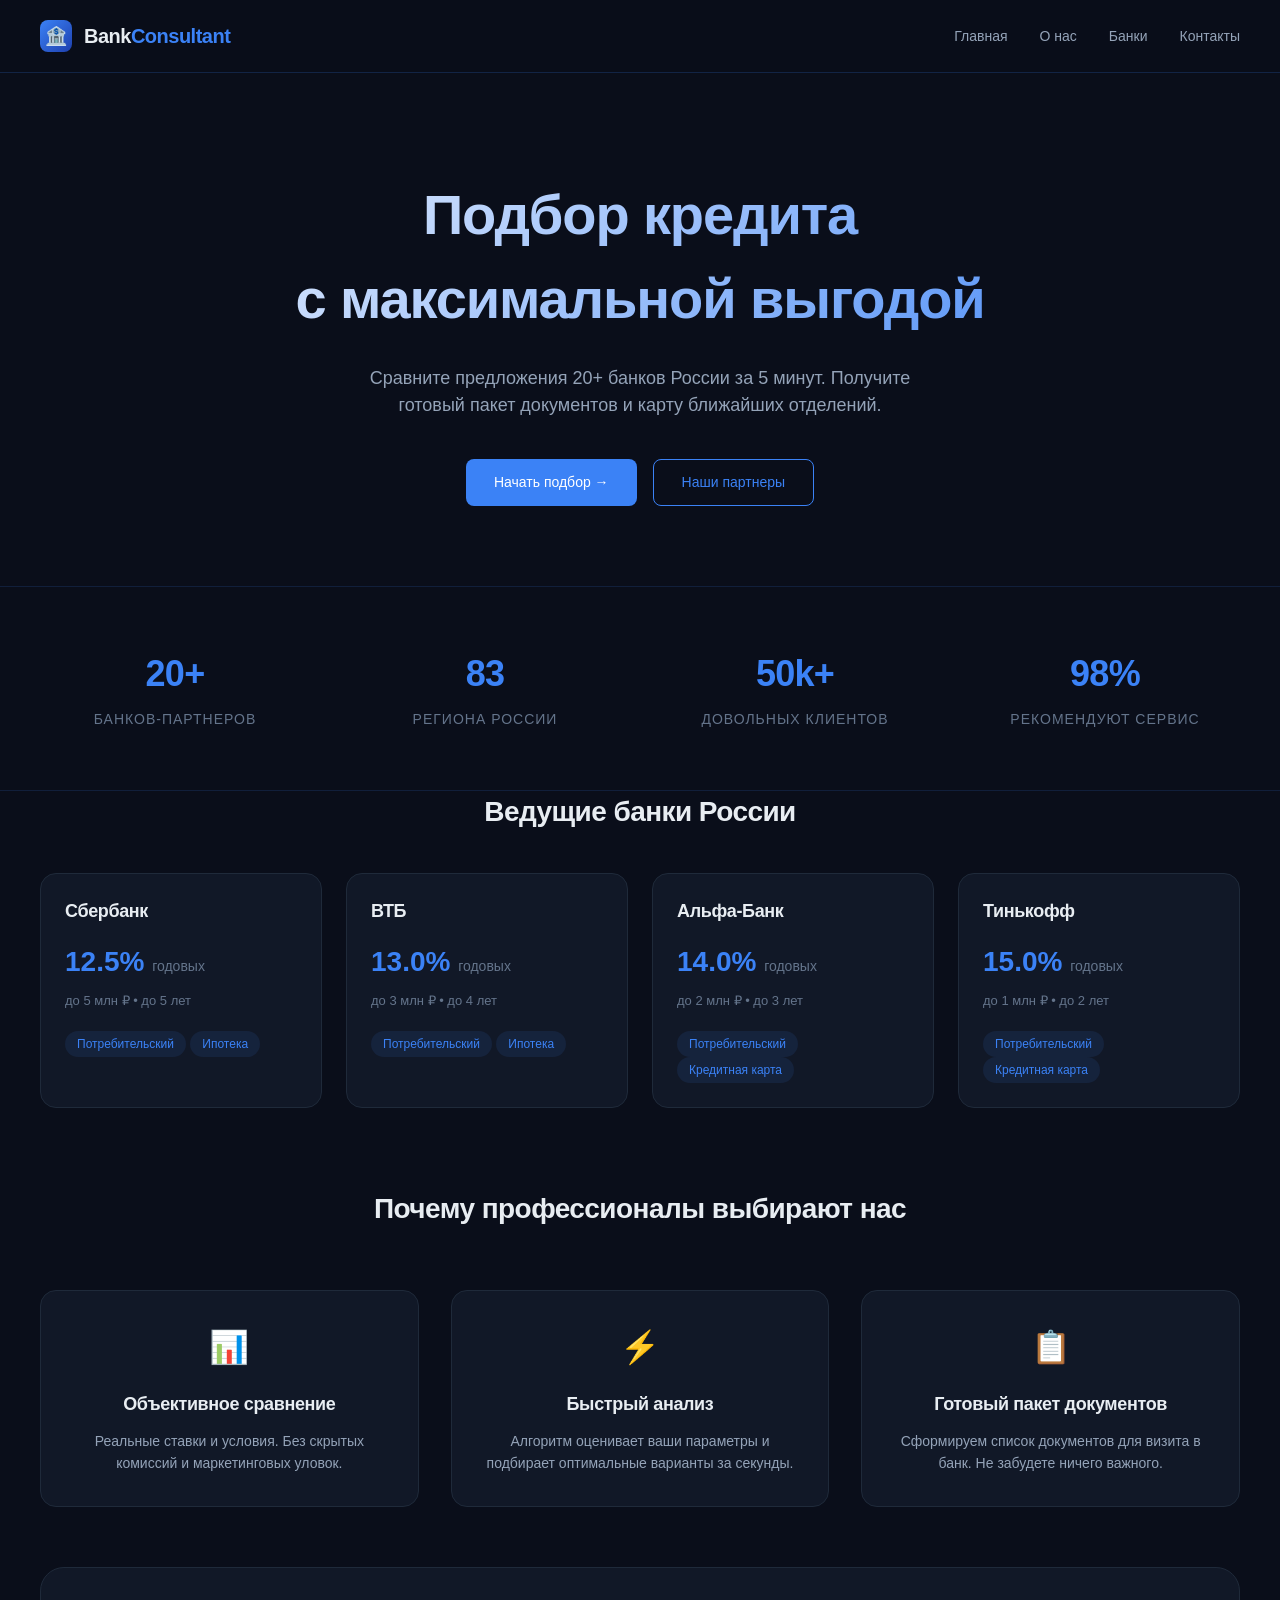
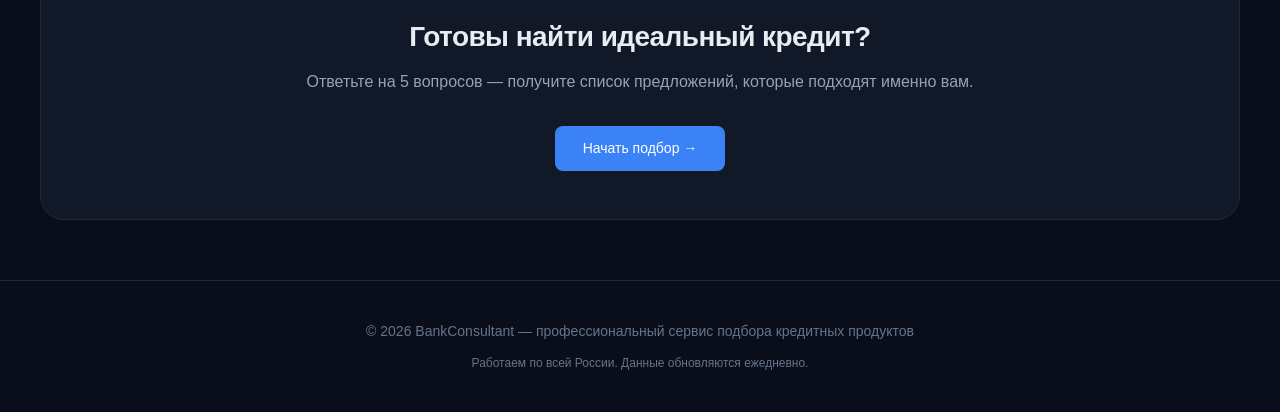
==== src/main/resources/templates/index.html @ 3cc9ad0b "Initial commit" ====
<!DOCTYPE html>
<html lang="ru">
<head>
    <meta charset="UTF-8">
    <meta name="viewport" content="width=device-width, initial-scale=1.0">
    <title>Банковский консультант | Профессиональный подбор кредитов</title>
    <style>
        /* Reset */
        * {
            margin: 0;
            padding: 0;
            box-sizing: border-box;
        }

        body {
            font-family: 'Inter', -apple-system, BlinkMacSystemFont, 'Segoe UI', Roboto, sans-serif;
            background: #0a0e1a;
            color: #e8edf2;
            line-height: 1.5;
        }

        /* Typography */
        h1, h2, h3, h4 {
            font-weight: 600;
            letter-spacing: -0.02em;
        }

        /* Container */
        .container {
            max-width: 1280px;
            margin: 0 auto;
            padding: 0 40px;
        }

        /* Header */
        .header {
            background: #0a0e1a;
            border-bottom: 1px solid rgba(59, 130, 246, 0.2);
            position: sticky;
            top: 0;
            z-index: 100;
            backdrop-filter: blur(10px);
            background: rgba(10, 14, 26, 0.95);
        }

        .header-content {
            display: flex;
            justify-content: space-between;
            align-items: center;
            padding: 20px 0;
        }

        .logo {
            display: flex;
            align-items: center;
            gap: 12px;
        }

        .logo-icon {
            width: 32px;
            height: 32px;
            background: linear-gradient(135deg, #3b82f6, #1e40af);
            border-radius: 8px;
            display: flex;
            align-items: center;
            justify-content: center;
            font-weight: bold;
            font-size: 18px;
        }

        .logo-text {
            font-size: 20px;
            font-weight: 600;
            letter-spacing: -0.5px;
        }

        .logo-text span {
            color: #3b82f6;
        }

        .nav-links {
            display: flex;
            gap: 32px;
        }

        .nav-links a {
            color: #94a3b8;
            text-decoration: none;
            font-size: 14px;
            font-weight: 500;
            transition: color 0.2s;
        }

        .nav-links a:hover {
            color: #3b82f6;
        }

        /* Hero Section */
        .hero {
            padding: 100px 0 80px;
            text-align: center;
            border-bottom: 1px solid rgba(59, 130, 246, 0.15);
        }

        .hero h1 {
            font-size: 56px;
            font-weight: 700;
            margin-bottom: 24px;
            background: linear-gradient(135deg, #fff, #3b82f6);
            -webkit-background-clip: text;
            -webkit-text-fill-color: transparent;
            background-clip: text;
        }

        .hero p {
            font-size: 18px;
            color: #94a3b8;
            max-width: 600px;
            margin: 0 auto 40px;
        }

        /* Buttons */
        .btn-group {
            display: flex;
            gap: 16px;
            justify-content: center;
        }

        .btn {
            padding: 12px 28px;
            border-radius: 8px;
            font-weight: 500;
            font-size: 14px;
            text-decoration: none;
            transition: all 0.2s;
            cursor: pointer;
            border: none;
            display: inline-flex;
            align-items: center;
            gap: 8px;
        }

        .btn-primary {
            background: #3b82f6;
            color: white;
        }

        .btn-primary:hover {
            background: #2563eb;
            transform: translateY(-1px);
        }

        .btn-outline {
            background: transparent;
            border: 1px solid #3b82f6;
            color: #3b82f6;
        }

        .btn-outline:hover {
            background: rgba(59, 130, 246, 0.1);
        }

        /* Stats Section */
        .stats {
            padding: 60px 0;
            border-bottom: 1px solid rgba(59, 130, 246, 0.15);
        }

        .stats-grid {
            display: grid;
            grid-template-columns: repeat(4, 1fr);
            gap: 40px;
            text-align: center;
        }

        .stat-item h3 {
            font-size: 36px;
            font-weight: 700;
            color: #3b82f6;
            margin-bottom: 8px;
        }

        .stat-item p {
            font-size: 14px;
            color: #64748b;
            text-transform: uppercase;
            letter-spacing: 1px;
        }

        /* Section Title */
        .section-title {
            font-size: 28px;
            margin-bottom: 40px;
            text-align: center;
        }

        /* Banks Grid */
        .banks-grid {
            display: grid;
            grid-template-columns: repeat(4, 1fr);
            gap: 24px;
            margin-bottom: 80px;
        }

        .bank-card {
            background: #111827;
            border: 1px solid #1f2a3a;
            border-radius: 16px;
            padding: 24px;
            transition: all 0.2s;
        }

        .bank-card:hover {
            border-color: #3b82f6;
            transform: translateY(-2px);
        }

        .bank-card h3 {
            font-size: 18px;
            margin-bottom: 12px;
        }

        .bank-card .rate {
            font-size: 28px;
            font-weight: 700;
            color: #3b82f6;
            margin: 16px 0 8px;
        }

        .bank-card .rate small {
            font-size: 14px;
            font-weight: 400;
            color: #64748b;
        }

        .bank-card .details {
            font-size: 13px;
            color: #64748b;
            margin-bottom: 20px;
        }

        .badge {
            display: inline-block;
            padding: 4px 12px;
            background: rgba(59, 130, 246, 0.1);
            border-radius: 20px;
            font-size: 12px;
            color: #3b82f6;
        }

        /* Features */
        .features-grid {
            display: grid;
            grid-template-columns: repeat(3, 1fr);
            gap: 32px;
            margin: 60px 0;
        }

        .feature {
            background: #111827;
            border: 1px solid #1f2a3a;
            border-radius: 16px;
            padding: 32px;
            text-align: center;
        }

        .feature-icon {
            font-size: 32px;
            margin-bottom: 20px;
        }

        .feature h4 {
            font-size: 18px;
            margin-bottom: 12px;
        }

        .feature p {
            font-size: 14px;
            color: #94a3b8;
            line-height: 1.6;
        }

        /* CTA Section */
        .cta {
            background: #111827;
            border: 1px solid #1f2a3a;
            border-radius: 24px;
            padding: 48px;
            text-align: center;
            margin: 60px 0;
        }

        .cta h2 {
            font-size: 28px;
            margin-bottom: 12px;
        }

        .cta p {
            color: #94a3b8;
            margin-bottom: 32px;
        }

        /* Footer */
        .footer {
            border-top: 1px solid #1f2a3a;
            padding: 40px 0;
            text-align: center;
            color: #64748b;
            font-size: 14px;
        }

        /* Responsive */
        @media (max-width: 1024px) {
            .banks-grid, .stats-grid {
                grid-template-columns: repeat(2, 1fr);
            }
            .features-grid {
                grid-template-columns: 1fr;
            }
        }

        @media (max-width: 768px) {
            .container {
                padding: 0 20px;
            }
            .hero h1 {
                font-size: 36px;
            }
            .banks-grid, .stats-grid {
                grid-template-columns: 1fr;
            }
            .header-content {
                flex-direction: column;
                gap: 16px;
            }
        }
    </style>
</head>
<body>
<!-- Header -->
<header class="header">
    <div class="container">
        <div class="header-content">
            <div class="logo">
                <div class="logo-icon">🏦</div>
                <div class="logo-text">Bank<span>Consultant</span></div>
            </div>
            <div class="nav-links">
                <a href="#">Главная</a>
                <a href="#">О нас</a>
                <a href="#">Банки</a>
                <a href="#">Контакты</a>
            </div>
        </div>
    </div>
</header>

<!-- Hero -->
<section class="hero">
    <div class="container">
        <h1>Подбор кредита<br>с максимальной выгодой</h1>
        <p>Сравните предложения 20+ банков России за 5 минут. Получите готовый пакет документов и карту ближайших отделений.</p>
        <div class="btn-group">
            <a href="/start" class="btn btn-primary">Начать подбор →</a>
            <a href="#banks" class="btn btn-outline">Наши партнеры</a>
        </div>
    </div>
</section>

<!-- Stats -->
<section class="stats">
    <div class="container">
        <div class="stats-grid">
            <div class="stat-item">
                <h3>20+</h3>
                <p>Банков-партнеров</p>
            </div>
            <div class="stat-item">
                <h3>83</h3>
                <p>Региона России</p>
            </div>
            <div class="stat-item">
                <h3>50k+</h3>
                <p>Довольных клиентов</p>
            </div>
            <div class="stat-item">
                <h3>98%</h3>
                <p>Рекомендуют сервис</p>
            </div>
        </div>
    </div>
</section>

<!-- Banks -->
<div class="container" id="banks">
    <h2 class="section-title">Ведущие банки России</h2>
    <div class="banks-grid">
        <div class="bank-card">
            <h3>Сбербанк</h3>
            <div class="rate">12.5% <small>годовых</small></div>
            <div class="details">до 5 млн ₽ • до 5 лет</div>
            <span class="badge">Потребительский</span>
            <span class="badge">Ипотека</span>
        </div>
        <div class="bank-card">
            <h3>ВТБ</h3>
            <div class="rate">13.0% <small>годовых</small></div>
            <div class="details">до 3 млн ₽ • до 4 лет</div>
            <span class="badge">Потребительский</span>
            <span class="badge">Ипотека</span>
        </div>
        <div class="bank-card">
            <h3>Альфа-Банк</h3>
            <div class="rate">14.0% <small>годовых</small></div>
            <div class="details">до 2 млн ₽ • до 3 лет</div>
            <span class="badge">Потребительский</span>
            <span class="badge">Кредитная карта</span>
        </div>
        <div class="bank-card">
            <h3>Тинькофф</h3>
            <div class="rate">15.0% <small>годовых</small></div>
            <div class="details">до 1 млн ₽ • до 2 лет</div>
            <span class="badge">Потребительский</span>
            <span class="badge">Кредитная карта</span>
        </div>
    </div>
</div>

<!-- Features -->
<div class="container">
    <h2 class="section-title">Почему профессионалы выбирают нас</h2>
    <div class="features-grid">
        <div class="feature">
            <div class="feature-icon">📊</div>
            <h4>Объективное сравнение</h4>
            <p>Реальные ставки и условия. Без скрытых комиссий и маркетинговых уловок.</p>
        </div>
        <div class="feature">
            <div class="feature-icon">⚡</div>
            <h4>Быстрый анализ</h4>
            <p>Алгоритм оценивает ваши параметры и подбирает оптимальные варианты за секунды.</p>
        </div>
        <div class="feature">
            <div class="feature-icon">📋</div>
            <h4>Готовый пакет документов</h4>
            <p>Сформируем список документов для визита в банк. Не забудете ничего важного.</p>
        </div>
    </div>
</div>

<!-- CTA -->
<div class="container">
    <div class="cta">
        <h2>Готовы найти идеальный кредит?</h2>
        <p>Ответьте на 5 вопросов — получите список предложений, которые подходят именно вам.</p>
        <a href="/start" class="btn btn-primary">Начать подбор →</a>
    </div>
</div>

<!-- Footer -->
<footer class="footer">
    <div class="container">
        <p>© 2026 BankConsultant — профессиональный сервис подбора кредитных продуктов</p>
        <p style="margin-top: 12px; font-size: 12px;">Работаем по всей России. Данные обновляются ежедневно.</p>
    </div>
</footer>
</body>
</html>
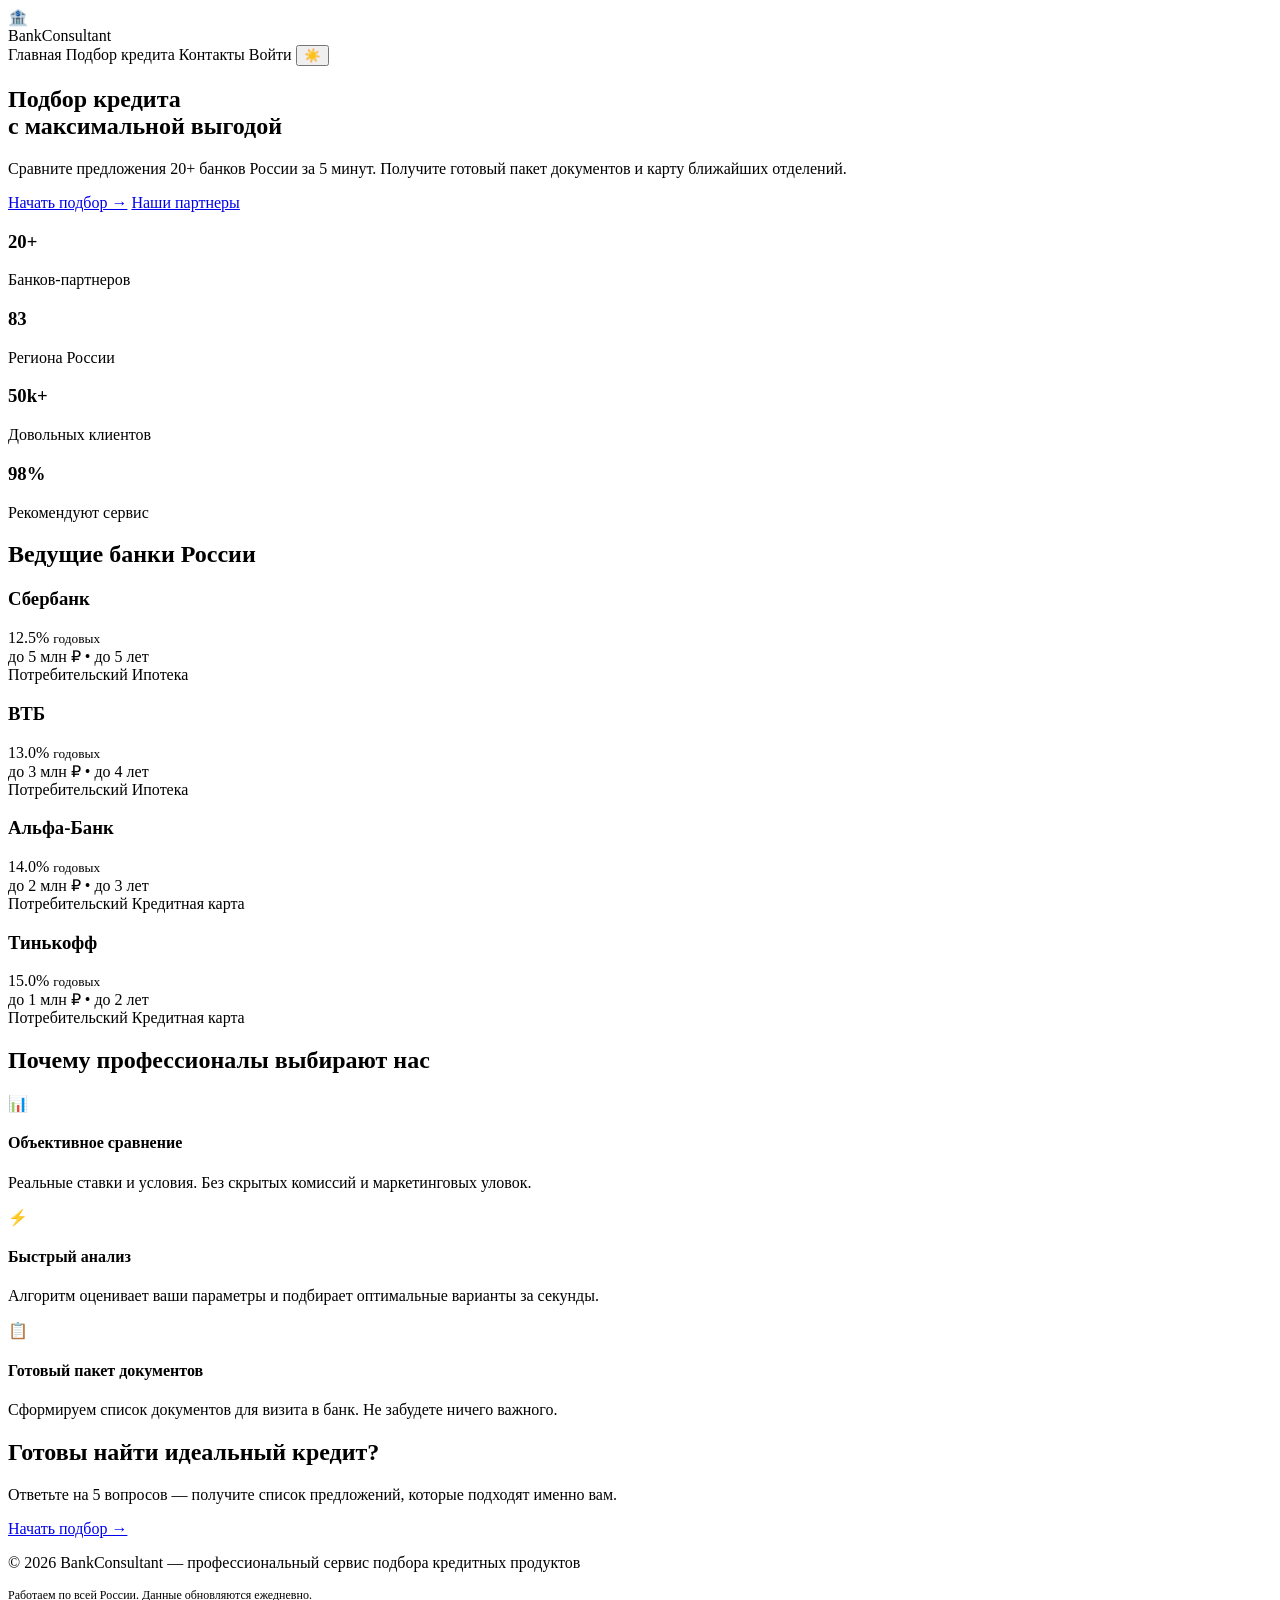
==== commit 03babb02: "feat: полный рефакторинг фронтенда + генерация PDF Основные изменения:  1. Модульная CSS-архитектура" ====
--- a/src/main/resources/templates/index.html
+++ b/src/main/resources/templates/index.html
@@ -4,337 +4,9 @@
     <meta charset="UTF-8">
     <meta name="viewport" content="width=device-width, initial-scale=1.0">
     <title>Банковский консультант | Профессиональный подбор кредитов</title>
-    <style>
-        /* Reset */
-        * {
-            margin: 0;
-            padding: 0;
-            box-sizing: border-box;
-        }
-
-        body {
-            font-family: 'Inter', -apple-system, BlinkMacSystemFont, 'Segoe UI', Roboto, sans-serif;
-            background: #0a0e1a;
-            color: #e8edf2;
-            line-height: 1.5;
-        }
-
-        /* Typography */
-        h1, h2, h3, h4 {
-            font-weight: 600;
-            letter-spacing: -0.02em;
-        }
-
-        /* Container */
-        .container {
-            max-width: 1280px;
-            margin: 0 auto;
-            padding: 0 40px;
-        }
-
-        /* Header */
-        .header {
-            background: #0a0e1a;
-            border-bottom: 1px solid rgba(59, 130, 246, 0.2);
-            position: sticky;
-            top: 0;
-            z-index: 100;
-            backdrop-filter: blur(10px);
-            background: rgba(10, 14, 26, 0.95);
-        }
-
-        .header-content {
-            display: flex;
-            justify-content: space-between;
-            align-items: center;
-            padding: 20px 0;
-        }
-
-        .logo {
-            display: flex;
-            align-items: center;
-            gap: 12px;
-        }
-
-        .logo-icon {
-            width: 32px;
-            height: 32px;
-            background: linear-gradient(135deg, #3b82f6, #1e40af);
-            border-radius: 8px;
-            display: flex;
-            align-items: center;
-            justify-content: center;
-            font-weight: bold;
-            font-size: 18px;
-        }
-
-        .logo-text {
-            font-size: 20px;
-            font-weight: 600;
-            letter-spacing: -0.5px;
-        }
-
-        .logo-text span {
-            color: #3b82f6;
-        }
-
-        .nav-links {
-            display: flex;
-            gap: 32px;
-        }
-
-        .nav-links a {
-            color: #94a3b8;
-            text-decoration: none;
-            font-size: 14px;
-            font-weight: 500;
-            transition: color 0.2s;
-        }
-
-        .nav-links a:hover {
-            color: #3b82f6;
-        }
-
-        /* Hero Section */
-        .hero {
-            padding: 100px 0 80px;
-            text-align: center;
-            border-bottom: 1px solid rgba(59, 130, 246, 0.15);
-        }
-
-        .hero h1 {
-            font-size: 56px;
-            font-weight: 700;
-            margin-bottom: 24px;
-            background: linear-gradient(135deg, #fff, #3b82f6);
-            -webkit-background-clip: text;
-            -webkit-text-fill-color: transparent;
-            background-clip: text;
-        }
-
-        .hero p {
-            font-size: 18px;
-            color: #94a3b8;
-            max-width: 600px;
-            margin: 0 auto 40px;
-        }
-
-        /* Buttons */
-        .btn-group {
-            display: flex;
-            gap: 16px;
-            justify-content: center;
-        }
-
-        .btn {
-            padding: 12px 28px;
-            border-radius: 8px;
-            font-weight: 500;
-            font-size: 14px;
-            text-decoration: none;
-            transition: all 0.2s;
-            cursor: pointer;
-            border: none;
-            display: inline-flex;
-            align-items: center;
-            gap: 8px;
-        }
-
-        .btn-primary {
-            background: #3b82f6;
-            color: white;
-        }
-
-        .btn-primary:hover {
-            background: #2563eb;
-            transform: translateY(-1px);
-        }
-
-        .btn-outline {
-            background: transparent;
-            border: 1px solid #3b82f6;
-            color: #3b82f6;
-        }
-
-        .btn-outline:hover {
-            background: rgba(59, 130, 246, 0.1);
-        }
-
-        /* Stats Section */
-        .stats {
-            padding: 60px 0;
-            border-bottom: 1px solid rgba(59, 130, 246, 0.15);
-        }
-
-        .stats-grid {
-            display: grid;
-            grid-template-columns: repeat(4, 1fr);
-            gap: 40px;
-            text-align: center;
-        }
-
-        .stat-item h3 {
-            font-size: 36px;
-            font-weight: 700;
-            color: #3b82f6;
-            margin-bottom: 8px;
-        }
-
-        .stat-item p {
-            font-size: 14px;
-            color: #64748b;
-            text-transform: uppercase;
-            letter-spacing: 1px;
-        }
-
-        /* Section Title */
-        .section-title {
-            font-size: 28px;
-            margin-bottom: 40px;
-            text-align: center;
-        }
-
-        /* Banks Grid */
-        .banks-grid {
-            display: grid;
-            grid-template-columns: repeat(4, 1fr);
-            gap: 24px;
-            margin-bottom: 80px;
-        }
-
-        .bank-card {
-            background: #111827;
-            border: 1px solid #1f2a3a;
-            border-radius: 16px;
-            padding: 24px;
-            transition: all 0.2s;
-        }
-
-        .bank-card:hover {
-            border-color: #3b82f6;
-            transform: translateY(-2px);
-        }
-
-        .bank-card h3 {
-            font-size: 18px;
-            margin-bottom: 12px;
-        }
-
-        .bank-card .rate {
-            font-size: 28px;
-            font-weight: 700;
-            color: #3b82f6;
-            margin: 16px 0 8px;
-        }
-
-        .bank-card .rate small {
-            font-size: 14px;
-            font-weight: 400;
-            color: #64748b;
-        }
-
-        .bank-card .details {
-            font-size: 13px;
-            color: #64748b;
-            margin-bottom: 20px;
-        }
-
-        .badge {
-            display: inline-block;
-            padding: 4px 12px;
-            background: rgba(59, 130, 246, 0.1);
-            border-radius: 20px;
-            font-size: 12px;
-            color: #3b82f6;
-        }
-
-        /* Features */
-        .features-grid {
-            display: grid;
-            grid-template-columns: repeat(3, 1fr);
-            gap: 32px;
-            margin: 60px 0;
-        }
-
-        .feature {
-            background: #111827;
-            border: 1px solid #1f2a3a;
-            border-radius: 16px;
-            padding: 32px;
-            text-align: center;
-        }
-
-        .feature-icon {
-            font-size: 32px;
-            margin-bottom: 20px;
-        }
-
-        .feature h4 {
-            font-size: 18px;
-            margin-bottom: 12px;
-        }
-
-        .feature p {
-            font-size: 14px;
-            color: #94a3b8;
-            line-height: 1.6;
-        }
-
-        /* CTA Section */
-        .cta {
-            background: #111827;
-            border: 1px solid #1f2a3a;
-            border-radius: 24px;
-            padding: 48px;
-            text-align: center;
-            margin: 60px 0;
-        }
-
-        .cta h2 {
-            font-size: 28px;
-            margin-bottom: 12px;
-        }
-
-        .cta p {
-            color: #94a3b8;
-            margin-bottom: 32px;
-        }
-
-        /* Footer */
-        .footer {
-            border-top: 1px solid #1f2a3a;
-            padding: 40px 0;
-            text-align: center;
-            color: #64748b;
-            font-size: 14px;
-        }
-
-        /* Responsive */
-        @media (max-width: 1024px) {
-            .banks-grid, .stats-grid {
-                grid-template-columns: repeat(2, 1fr);
-            }
-            .features-grid {
-                grid-template-columns: 1fr;
-            }
-        }
-
-        @media (max-width: 768px) {
-            .container {
-                padding: 0 20px;
-            }
-            .hero h1 {
-                font-size: 36px;
-            }
-            .banks-grid, .stats-grid {
-                grid-template-columns: 1fr;
-            }
-            .header-content {
-                flex-direction: column;
-                gap: 16px;
-            }
-        }
-    </style>
+    <link rel="stylesheet" th:href="@{/css/global.css}">
+    <link rel="stylesheet" th:href="@{/css/index.css}">
+    <script th:src="@{/js/theme.js}"></script>
 </head>
 <body>
 <!-- Header -->
@@ -346,10 +18,11 @@
                 <div class="logo-text">Bank<span>Consultant</span></div>
             </div>
             <div class="nav-links">
-                <a href="#">Главная</a>
-                <a href="#">О нас</a>
-                <a href="#">Банки</a>
-                <a href="#">Контакты</a>
+                <a th:href="@{/}">Главная</a>
+                <a th:href="@{/dashboard}">Подбор кредита</a>
+                <a th:href="@{/contacts}">Контакты</a>
+                <a th:href="@{/login}">Войти</a>
+                <button id="themeToggleBtn" class="theme-toggle-btn" aria-label="Переключить тему">☀️</button>
             </div>
         </div>
     </div>
